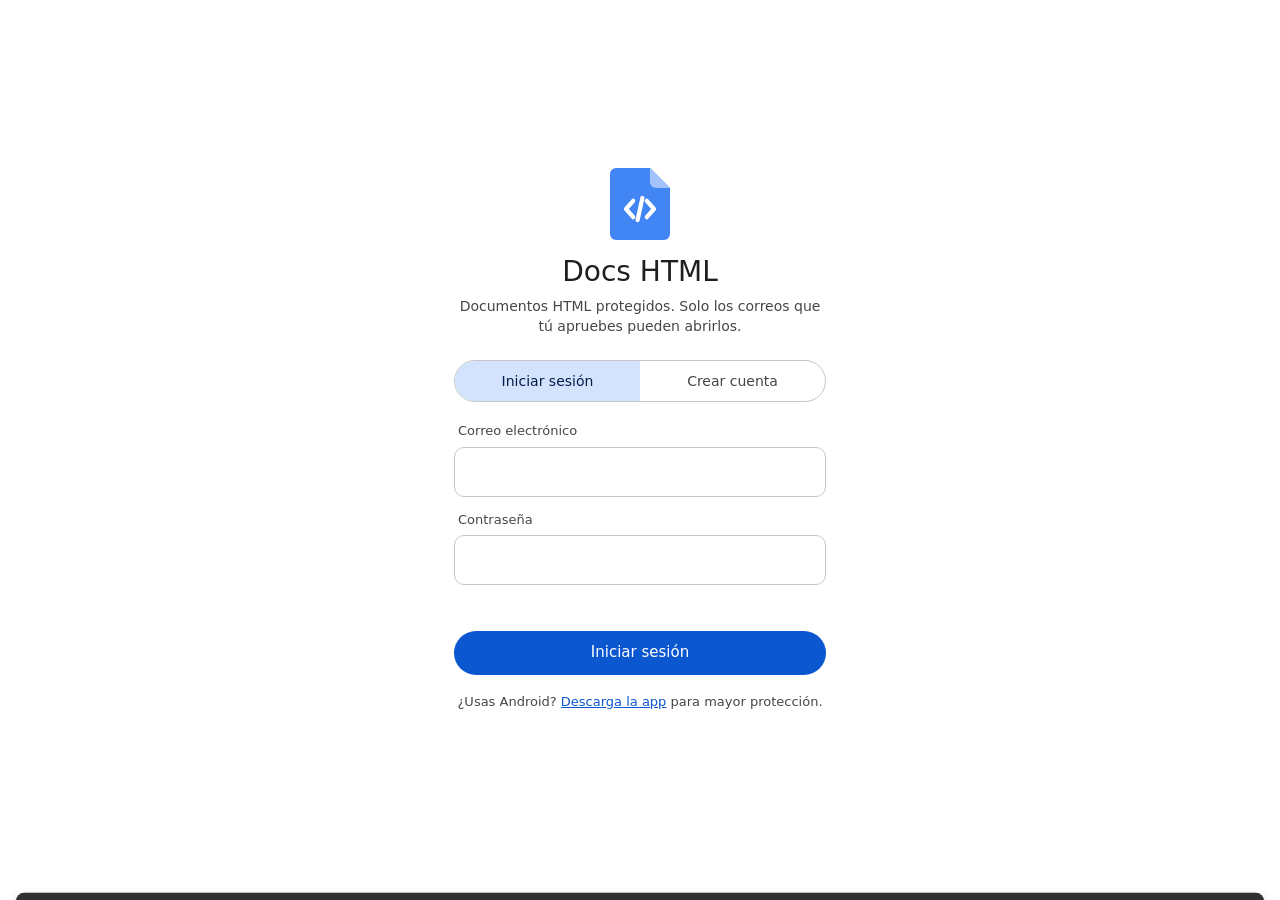
==== ver/index.html @ 52229cf7 "Ver documentos en el navegador (sin instalar la app): entrar, clave de acceso, marca de agua Co-Auth" ====
<!DOCTYPE html>
<html lang="es">
<head>
<meta charset="utf-8">
<meta name="viewport" content="width=device-width, initial-scale=1, maximum-scale=1, user-scalable=no, viewport-fit=cover">
<title>Docs HTML</title>
<link rel="icon" href="../icono.png">
<meta name="robots" content="noindex">
<link rel="stylesheet" href="app.css">
</head>
<body>
<div id="app">

  <!-- ============ Entrar ============ -->
  <section id="scr-login" class="screen">
    <div class="login-box">
      <div class="login-logo" id="login-logo"></div>
      <h1 class="login-title">Docs HTML</h1>
      <p class="login-sub">Documentos HTML protegidos. Solo los correos que tú apruebes pueden abrirlos.</p>
      <div class="login-note" id="login-note" hidden></div>
      <div class="seg">
        <button class="seg-btn active" data-tab="in">Iniciar sesión</button>
        <button class="seg-btn" data-tab="up">Crear cuenta</button>
      </div>
      <form id="login-form" autocomplete="on">
        <label class="field" id="f-name" hidden><span>Tu nombre</span><input id="in-name" type="text" autocomplete="name" maxlength="60"></label>
        <label class="field"><span>Correo electrónico</span><input id="in-email" type="email" autocomplete="email" inputmode="email" autocapitalize="off" spellcheck="false" required></label>
        <label class="field"><span>Contraseña</span><input id="in-pass" type="password" autocomplete="current-password" minlength="6" required></label>
        <p class="form-err" id="login-err"></p>
        <button class="btn-filled wide" id="login-go" type="submit">Iniciar sesión</button>
      </form>
      <p class="web-app-link" id="web-app-link" hidden>¿Usas Android? <a href="../DocsHTML.apk" download>Descarga la app</a> para mayor protección.</p>
    </div>
  </section>

  <!-- ============ Lista de documentos ============ -->
  <section id="scr-home" class="screen" hidden>
    <header class="home-top">
      <div class="searchbar">
        <button class="icon-btn" id="btn-menu" aria-label="Menú"></button>
        <input id="search" type="search" placeholder="Buscar en Docs HTML" autocomplete="off" spellcheck="false">
        <button class="avatar" id="btn-avatar" aria-label="Cuenta"></button>
      </div>
      <div class="chips" id="chips">
        <button class="chip active" data-f="all">Todos</button>
        <button class="chip" data-f="mine">Míos</button>
        <button class="chip" data-f="shared">Compartidos conmigo</button>
      </div>
    </header>
    <main class="home-main" id="home-main">
      <div class="ptr" id="ptr"><div class="ptr-spin"></div></div>
      <div class="req-banner" id="req-banner" hidden></div>
      <div class="list-head">
        <span id="list-title">Recientes</span>
        <button class="icon-btn small" id="btn-layout" aria-label="Cambiar vista"></button>
      </div>
      <div id="doc-list" class="doc-list"></div>
    </main>
    <button class="fab" id="fab-new" aria-label="Nuevo documento"></button>
  </section>

  <!-- ============ Documento ============ -->
  <section id="scr-doc" class="screen" hidden>
    <header class="doc-top" id="doc-top"></header>
    <div class="doc-body" id="doc-body"></div>
    <div class="fmt-bar" id="fmt-bar" hidden></div>
    <button class="fab fab-edit" id="fab-edit" aria-label="Editar" hidden></button>
  </section>

</div>
<div id="layers"></div>
<div class="snack" id="snack"></div>
<input type="file" id="pick-file" hidden>
<script src="config.js"></script>
<script src="app.js"></script>
</body>
</html>
---- ver/app.css ----
:root {
  --bg: #ffffff;
  --surface: #ffffff;
  --surface-2: #f0f4f9;
  --surface-3: #e9eef6;
  --on: #1f1f1f;
  --on-2: #444746;
  --on-3: #747775;
  --outline: #c4c7c5;
  --divider: #e3e3e3;
  --primary: #0b57d0;
  --on-primary: #ffffff;
  --primary-soft: #d3e3fd;
  --on-primary-soft: #041e49;
  --fab: #c2e7ff;
  --on-fab: #001d35;
  --chip-on: #c2e7ff;
  --danger: #b3261e;
  --scrim: rgba(0, 0, 0, .32);
  --sheet: #ffffff;
  --snack: #303030;
  --on-snack: #f2f2f2;
  --doc-blue: #4285f4;
  --paper-bg: #f0f2f5;
  --shadow: 0 1px 3px rgba(0,0,0,.18), 0 4px 8px 3px rgba(0,0,0,.08);
  color-scheme: light;
}
html.dark {
  --bg: #131314;
  --surface: #131314;
  --surface-2: #1e1f20;
  --surface-3: #282a2c;
  --on: #e3e3e3;
  --on-2: #c4c7c5;
  --on-3: #8e918f;
  --outline: #444746;
  --divider: #2d2f31;
  --primary: #a8c7fa;
  --on-primary: #062e6f;
  --primary-soft: #0842a0;
  --on-primary-soft: #d3e3fd;
  --fab: #004a77;
  --on-fab: #c2e7ff;
  --chip-on: #004a77;
  --danger: #f2b8b5;
  --scrim: rgba(0, 0, 0, .55);
  --sheet: #1e1f20;
  --snack: #e3e3e3;
  --on-snack: #1f1f1f;
  --paper-bg: #0e0e0f;
  --shadow: 0 1px 3px rgba(0,0,0,.5), 0 4px 8px 3px rgba(0,0,0,.3);
  color-scheme: dark;
}

* { box-sizing: border-box; -webkit-tap-highlight-color: transparent; }
html, body { margin: 0; height: 100%; background: var(--bg); color: var(--on); }
body {
  font-family: Roboto, "Google Sans", system-ui, -apple-system, "Segoe UI", Arial, sans-serif;
  font-size: 16px; line-height: 1.4; overflow: hidden;
  -webkit-user-select: none; user-select: none; -webkit-touch-callout: none;
}
input, textarea, select { font: inherit; color: inherit; -webkit-user-select: text; user-select: text; }
button { font: inherit; color: inherit; background: none; border: 0; padding: 0; cursor: pointer; }
svg.i { width: 24px; height: 24px; fill: currentColor; flex: none; display: block; }
[hidden] { display: none !important; }

#app { position: fixed; inset: 0; }
.screen { position: absolute; inset: 0; display: flex; flex-direction: column; background: var(--bg); }

/* ---------- botones ---------- */
.icon-btn { width: 48px; height: 48px; border-radius: 50%; display: grid; place-items: center; color: var(--on-2); flex: none; }
.icon-btn:active { background: var(--surface-3); }
.icon-btn.small { width: 40px; height: 40px; }
.icon-btn:disabled { opacity: .38; }
.btn-filled { background: var(--primary); color: var(--on-primary); border-radius: 100px; height: 44px; padding: 0 24px; font-weight: 500; font-size: 15px; }
.btn-filled:disabled { opacity: .5; }
.btn-tonal { background: var(--primary-soft); color: var(--on-primary-soft); border-radius: 100px; height: 40px; padding: 0 18px; font-weight: 500; font-size: 14px; }
.btn-text { color: var(--primary); border-radius: 100px; height: 40px; padding: 0 14px; font-weight: 500; font-size: 14px; }
.btn-text:active, .btn-tonal:active, .btn-filled:active { filter: brightness(.92); }
.btn-text.danger { color: var(--danger); }
.wide { width: 100%; }

/* ---------- entrar ---------- */
#scr-login { overflow-y: auto; }
.login-box { width: 100%; max-width: 420px; margin: auto; padding: 32px 24px 40px; }
.login-logo { width: 72px; height: 72px; margin: 0 auto 12px; }
.login-logo svg { width: 72px; height: 72px; }
.login-title { text-align: center; font-weight: 400; font-size: 28px; margin: 0 0 6px; }
.login-sub { text-align: center; color: var(--on-2); font-size: 14px; margin: 0 0 24px; }
.seg { display: flex; border: 1px solid var(--outline); border-radius: 100px; overflow: hidden; margin-bottom: 20px; }
.seg-btn { flex: 1; height: 40px; font-size: 14px; font-weight: 500; color: var(--on-2); }
.seg-btn.active { background: var(--primary-soft); color: var(--on-primary-soft); }
.field { display: block; margin-bottom: 14px; }
.field > span { display: block; font-size: 13px; color: var(--on-2); margin: 0 0 6px 4px; }
.field input, .field textarea, .field select, .inp {
  width: 100%; height: 50px; border: 1px solid var(--outline); border-radius: 10px; padding: 0 14px;
  background: transparent; outline: none; font-size: 16px;
}
.field textarea { height: 90px; padding: 12px 14px; resize: none; }
.field input:focus, .field textarea:focus, .inp:focus { border: 2px solid var(--primary); padding: 0 13px; }
.field textarea:focus { padding: 11px 13px; }
.form-err { color: var(--danger); font-size: 14px; min-height: 20px; margin: 0 4px 12px; }

/* ---------- lista ---------- */
.home-top { padding: 8px 12px 0; background: var(--bg); flex: none; }
.searchbar { display: flex; align-items: center; height: 56px; border-radius: 28px; background: var(--surface-2); padding: 0 6px 0 4px; }
.searchbar input { flex: 1; min-width: 0; height: 100%; border: 0; background: none; outline: none; font-size: 16px; padding: 0 4px; }
.searchbar input::placeholder { color: var(--on-2); }
.searchbar input::-webkit-search-cancel-button { -webkit-appearance: none; }
.avatar { width: 34px; height: 34px; border-radius: 50%; background: #7b1fa2; color: #fff; font-size: 15px; font-weight: 500; display: grid; place-items: center; margin: 0 4px; flex: none; }
.avatar.big { width: 64px; height: 64px; font-size: 28px; margin: 0 auto 10px; }
.chips { display: flex; gap: 8px; padding: 12px 2px 8px; overflow-x: auto; scrollbar-width: none; }
.chips::-webkit-scrollbar { display: none; }
.chip { height: 32px; padding: 0 14px; border-radius: 8px; border: 1px solid var(--outline); font-size: 14px; font-weight: 500; color: var(--on-2); white-space: nowrap; flex: none; }
.chip.active { background: var(--chip-on); border-color: transparent; color: var(--on); }

.home-main { flex: 1; overflow-y: auto; position: relative; padding-bottom: 110px; overscroll-behavior: contain; }
.list-head { display: flex; align-items: center; justify-content: space-between; padding: 6px 8px 2px 20px; color: var(--on-2); font-size: 14px; font-weight: 500; }
.doc-list { padding: 0 0 8px; }
.doc-row { display: flex; align-items: center; min-height: 72px; padding: 0 4px 0 16px; gap: 16px; }
.doc-row:active { background: var(--surface-2); }
.doc-ico { width: 40px; height: 40px; flex: none; display: grid; place-items: center; }
.doc-ico svg { width: 30px; height: 36px; }
.doc-txt { flex: 1; min-width: 0; }
.doc-name { font-size: 16px; white-space: nowrap; overflow: hidden; text-overflow: ellipsis; }
.doc-sub { font-size: 13px; color: var(--on-2); display: flex; align-items: center; gap: 4px; white-space: nowrap; overflow: hidden; }
.doc-sub span { overflow: hidden; text-overflow: ellipsis; }
.doc-sub svg.i { width: 16px; height: 16px; }
.doc-list.grid { display: grid; grid-template-columns: repeat(auto-fill, minmax(150px, 1fr)); gap: 12px; padding: 4px 16px 8px; }
.doc-list.grid .doc-row { flex-direction: column; align-items: stretch; padding: 0; gap: 0; border: 1px solid var(--divider); border-radius: 12px; overflow: hidden; min-height: 0; }
.doc-list.grid .doc-ico { width: auto; height: 120px; background: var(--surface-2); }
.doc-list.grid .doc-ico svg { width: 48px; height: 58px; }
.doc-list.grid .doc-meta { display: flex; align-items: center; padding: 4px 0 4px 12px; }
.doc-meta { display: contents; }
.empty { text-align: center; padding: 56px 32px; color: var(--on-2); }
.empty svg { width: 120px; height: 120px; margin-bottom: 12px; }
.empty h3 { font-weight: 400; color: var(--on); margin: 0 0 6px; font-size: 20px; }
.req-banner { margin: 6px 16px 4px; padding: 12px 14px; border-radius: 12px; background: var(--primary-soft); color: var(--on-primary-soft); display: flex; align-items: center; gap: 12px; font-size: 14px; }
.req-banner b { font-weight: 500; }
.ptr { height: 0; overflow: hidden; display: grid; place-items: center; transition: height .2s; }
.ptr-spin { width: 28px; height: 28px; border-radius: 50%; border: 3px solid var(--primary); border-top-color: transparent; }
.ptr.loading .ptr-spin, .spinner { animation: spin .8s linear infinite; }
@keyframes spin { to { transform: rotate(360deg); } }
.spinner { width: 36px; height: 36px; border-radius: 50%; border: 4px solid var(--primary); border-top-color: transparent; margin: 40px auto; }

.fab { position: absolute; right: 16px; bottom: 16px; width: 56px; height: 56px; border-radius: 16px; background: var(--fab); color: var(--on-fab); display: grid; place-items: center; box-shadow: var(--shadow); z-index: 5; }
.fab:active { filter: brightness(.93); }
.fab svg.i { width: 26px; height: 26px; }

/* ---------- documento ---------- */
.doc-top { height: 56px; display: flex; align-items: center; padding: 0 4px; gap: 0; background: var(--bg); flex: none; border-bottom: 1px solid transparent; }
.doc-top.editing { border-bottom-color: var(--divider); }
.doc-title { flex: 1; min-width: 0; font-size: 18px; white-space: nowrap; overflow: hidden; text-overflow: ellipsis; padding: 0 4px; }
.doc-title small { display: block; font-size: 12px; color: var(--on-2); }
.save-state { font-size: 12px; color: var(--on-2); padding: 0 6px; white-space: nowrap; flex: 1; min-width: 0; overflow: hidden; text-overflow: ellipsis; }
.doc-body { flex: 1; position: relative; background: var(--paper-bg); overflow: hidden; }
.doc-body iframe { position: absolute; inset: 0; width: 100%; height: 100%; border: 0; background: #fff; display: block; }
.doc-body textarea.code {
  position: absolute; inset: 0; width: 100%; height: 100%; border: 0; outline: none; resize: none;
  background: #1e1e1e; color: #d4d4d4; font: 13px/1.5 "Roboto Mono", "Droid Sans Mono", monospace; padding: 12px 12px 80px;
  white-space: pre-wrap; word-break: break-all; tab-size: 2;
}
.ro-chip { position: absolute; left: 50%; top: 10px; transform: translateX(-50%); background: rgba(32,33,36,.86); color: #fff; font-size: 12px; border-radius: 100px; padding: 5px 12px 5px 8px; display: flex; align-items: center; gap: 4px; z-index: 3; pointer-events: none; transition: opacity .6s; }
.ro-chip svg.i { width: 16px; height: 16px; }
.code-tabs { position: absolute; right: 12px; bottom: 12px; z-index: 4; display: flex; gap: 8px; }
.code-tabs button { background: var(--fab); color: var(--on-fab); border-radius: 100px; height: 40px; padding: 0 16px; font-size: 14px; font-weight: 500; box-shadow: var(--shadow); display: flex; align-items: center; gap: 6px; }
.code-tabs svg.i { width: 18px; height: 18px; }

.fmt-bar { flex: none; display: flex; align-items: center; gap: 2px; overflow-x: auto; padding: 4px 6px; background: var(--surface-2); border-top: 1px solid var(--divider); scrollbar-width: none; }
.fmt-bar::-webkit-scrollbar { display: none; }
.fmt-bar .icon-btn { width: 42px; height: 42px; border-radius: 10px; color: var(--on); }
.fmt-bar .icon-btn.on { background: var(--primary-soft); color: var(--on-primary-soft); }
.fmt-bar .sep { width: 1px; height: 24px; background: var(--outline); margin: 0 4px; flex: none; }
.fmt-style { height: 36px; padding: 0 8px 0 12px; border-radius: 8px; border: 1px solid var(--outline); display: flex; align-items: center; gap: 2px; font-size: 14px; white-space: nowrap; flex: none; margin-right: 4px; color: var(--on); }
.fmt-style svg.i { width: 20px; height: 20px; }

/* ---------- capas: hojas, diálogos, aviso ---------- */
.layer { position: fixed; inset: 0; z-index: 50; display: flex; flex-direction: column; justify-content: flex-end; }
.scrim { position: absolute; inset: 0; background: var(--scrim); animation: fade .18s ease-out; }
@keyframes fade { from { opacity: 0; } }
.sheet { position: relative; background: var(--sheet); border-radius: 28px 28px 0 0; padding: 8px 0 12px; max-height: 88%; overflow-y: auto; animation: up .22s cubic-bezier(.2,.8,.2,1); }
@keyframes up { from { transform: translateY(100%); } }
.sheet-handle { width: 32px; height: 4px; border-radius: 2px; background: var(--outline); margin: 6px auto 10px; }
.sheet-title { padding: 4px 24px 10px; font-size: 16px; font-weight: 500; display: flex; align-items: center; gap: 14px; }
.sheet-title .doc-ico { width: 28px; height: 28px; }
.sheet-title .doc-ico svg { width: 22px; height: 26px; }
.sheet-title span { overflow: hidden; text-overflow: ellipsis; white-space: nowrap; }
.sheet-sub { padding: 0 24px 10px; font-size: 13px; color: var(--on-2); margin-top: -6px; }
.sheet-item { display: flex; align-items: center; gap: 20px; width: 100%; min-height: 52px; padding: 0 24px; text-align: left; font-size: 16px; }
.sheet-item:active { background: var(--surface-3); }
.sheet-item svg.i { color: var(--on-2); }
.sheet-item.danger, .sheet-item.danger svg.i { color: var(--danger); }
.sheet-item small { display: block; font-size: 13px; color: var(--on-2); }
.sheet-div { height: 1px; background: var(--divider); margin: 6px 0; }
.sheet-body { padding: 0 24px 8px; }

.layer.center { justify-content: center; align-items: center; padding: 24px; }
.dialog { position: relative; background: var(--sheet); border-radius: 28px; padding: 24px 24px 16px; width: 100%; max-width: 400px; max-height: 90%; overflow-y: auto; animation: pop .18s ease-out; }
@keyframes pop { from { transform: scale(.94); opacity: 0; } }
.dialog h2 { margin: 0 0 14px; font-size: 22px; font-weight: 400; }
.dialog p { margin: 0 0 14px; color: var(--on-2); font-size: 14px; }
.dialog-actions { display: flex; justify-content: flex-end; gap: 6px; margin-top: 10px; flex-wrap: wrap; }
.progress { height: 6px; border-radius: 3px; background: var(--surface-3); overflow: hidden; margin: 10px 0 6px; }
.progress div { height: 100%; width: 0; background: var(--primary); transition: width .2s; }

.full { position: fixed; inset: 0; z-index: 40; background: var(--bg); display: flex; flex-direction: column; animation: slidein .2s ease-out; }
@keyframes slidein { from { transform: translateX(30px); opacity: 0; } }
.full-top { height: 56px; display: flex; align-items: center; padding: 0 4px; gap: 4px; flex: none; }
.full-top h2 { flex: 1; font-size: 20px; font-weight: 400; margin: 0; white-space: nowrap; overflow: hidden; text-overflow: ellipsis; }
.full-body { flex: 1; overflow-y: auto; padding: 0 0 32px; }

.share-add { display: flex; gap: 8px; padding: 4px 20px 0; align-items: center; }
.share-add .inp { flex: 1; min-width: 0; height: 48px; }
.share-add select.inp { flex: none; width: 112px; padding: 0 8px; }
.sec-title { padding: 18px 20px 6px; font-size: 14px; font-weight: 500; color: var(--on-2); }
.person { display: flex; align-items: center; gap: 14px; padding: 8px 12px 8px 20px; min-height: 60px; }
.person .avatar { margin: 0; width: 36px; height: 36px; }
.person-txt { flex: 1; min-width: 0; }
.person-txt div { white-space: nowrap; overflow: hidden; text-overflow: ellipsis; font-size: 15px; }
.person-txt small { display: block; color: var(--on-2); font-size: 13px; white-space: nowrap; overflow: hidden; text-overflow: ellipsis; }
.role-btn { display: flex; align-items: center; gap: 2px; color: var(--on-2); font-size: 14px; padding: 8px 4px 8px 10px; border-radius: 8px; flex: none; }
.role-btn svg.i { width: 20px; height: 20px; }
.role-btn:active { background: var(--surface-3); }
.req-card { margin: 6px 16px; border: 1px solid var(--divider); border-radius: 16px; padding: 12px 12px 8px 16px; }
.req-card .person { padding: 0; min-height: 0; }
.req-msg { font-size: 14px; color: var(--on-2); margin: 8px 0 0; font-style: italic; overflow-wrap: anywhere; }
.req-actions { display: flex; justify-content: flex-end; flex-wrap: wrap; gap: 4px; margin-top: 6px; }
.code-box { margin: 8px 20px 0; border-radius: 16px; background: var(--surface-2); padding: 14px 16px; display: flex; align-items: center; gap: 10px; }
.code-box .code-txt { flex: 1; font: 500 22px/1.2 "Roboto Mono", monospace; letter-spacing: 3px; }
.code-box small { display: block; font: 13px Roboto, sans-serif; letter-spacing: 0; color: var(--on-2); margin-bottom: 2px; }
.note { margin: 14px 20px 0; padding: 12px 14px; border-radius: 12px; background: var(--surface-2); color: var(--on-2); font-size: 13px; display: flex; gap: 10px; }
.note svg.i { color: var(--primary); width: 20px; height: 20px; }
.info-row { padding: 10px 24px; }
.info-row small { display: block; color: var(--on-2); font-size: 13px; }
.info-row div { font-size: 15px; overflow-wrap: anywhere; }

.palette { display: grid; grid-template-columns: repeat(8, 1fr); gap: 10px; padding: 4px 24px 12px; }
.swatch { aspect-ratio: 1; border-radius: 50%; border: 1px solid var(--outline); }
.style-opt { display: block; width: 100%; text-align: left; padding: 10px 24px; }
.style-opt:active { background: var(--surface-3); }

.access-page { padding: 40px 28px; text-align: center; }
.access-page svg.big { width: 96px; height: 96px; color: var(--primary); margin-bottom: 12px; }
.access-page h2 { font-weight: 400; font-size: 24px; margin: 0 0 8px; }
.access-page p { color: var(--on-2); font-size: 14px; margin: 0 0 18px; }

.snack { position: fixed; left: 16px; right: 16px; bottom: 24px; z-index: 90; background: var(--snack); color: var(--on-snack); border-radius: 8px; padding: 14px 16px; font-size: 14px; box-shadow: var(--shadow); transform: translateY(160%); transition: transform .25s; pointer-events: none; }
.snack.show { transform: none; }

.drawer { position: absolute; left: 0; top: 0; bottom: 0; width: min(84%, 330px); background: var(--sheet); border-radius: 0 16px 16px 0; padding: 12px 12px; overflow-y: auto; animation: drawer .22s ease-out; }
@keyframes drawer { from { transform: translateX(-100%); } }
.drawer-head { display: flex; align-items: center; gap: 12px; padding: 16px 16px 18px; font-size: 22px; }
.drawer-head svg { width: 30px; height: 36px; }
.drawer-item { display: flex; align-items: center; gap: 14px; width: 100%; height: 56px; padding: 0 16px; border-radius: 28px; font-size: 15px; font-weight: 500; color: var(--on-2); text-align: left; }
.drawer-item:active, .drawer-item.active { background: var(--primary-soft); color: var(--on-primary-soft); }
.drawer-item .badge { margin-left: auto; background: var(--primary); color: var(--on-primary); border-radius: 100px; font-size: 12px; padding: 1px 8px; }
.drawer-foot { color: var(--on-3); font-size: 12px; padding: 20px 16px; }
.code-box .link-txt { min-width: 0; font: 14px/1.35 Roboto, sans-serif; letter-spacing: 0; }
.code-box .link-txt span { display: block; color: var(--primary); overflow-wrap: anywhere; -webkit-user-select: text; user-select: text; }
.key-box { text-align: left; background: var(--surface-2); border-radius: 20px; padding: 16px; margin: 6px 0 4px; }
.key-title { display: flex; align-items: center; gap: 8px; font-weight: 500; margin-bottom: 10px; }
.key-title svg.i { color: var(--primary); }
.key-inp { text-align: center; font: 500 24px/1 "Roboto Mono", monospace !important; letter-spacing: 6px; text-transform: uppercase; height: 56px !important; background: var(--bg) !important; }
.key-box .form-err { margin: 8px 4px 8px; min-height: 0; }
.or-sep { display: flex; align-items: center; gap: 12px; color: var(--on-3); font-size: 13px; margin: 18px 0 14px; }
.or-sep::before, .or-sep::after { content: ""; flex: 1; height: 1px; background: var(--divider); }
.key-row { display: flex; align-items: center; gap: 12px; padding: 8px 8px 8px 20px; }
.key-row.spent { opacity: .55; }
.key-code { font: 500 16px "Roboto Mono", monospace; letter-spacing: 2px; background: var(--surface-2); border-radius: 8px; padding: 8px 10px; flex: none; }
.key-big { font: 500 38px/1.1 "Roboto Mono", monospace; letter-spacing: 8px; padding: 18px 0 10px; color: var(--primary); }
.login-note { display: flex; gap: 10px; align-items: flex-start; background: var(--primary-soft); color: var(--on-primary-soft); border-radius: 16px; padding: 12px 14px; font-size: 14px; margin: -8px 0 18px; }
.login-note svg.i { width: 20px; height: 20px; }
.web-app-link { text-align: center; font-size: 13px; color: var(--on-2); margin-top: 18px; }
.web-app-link a { color: var(--primary); }
.watermark { position: absolute; inset: 0; z-index: 2; pointer-events: none; background-repeat: repeat; }
@media print { html, body { display: none !important; } }
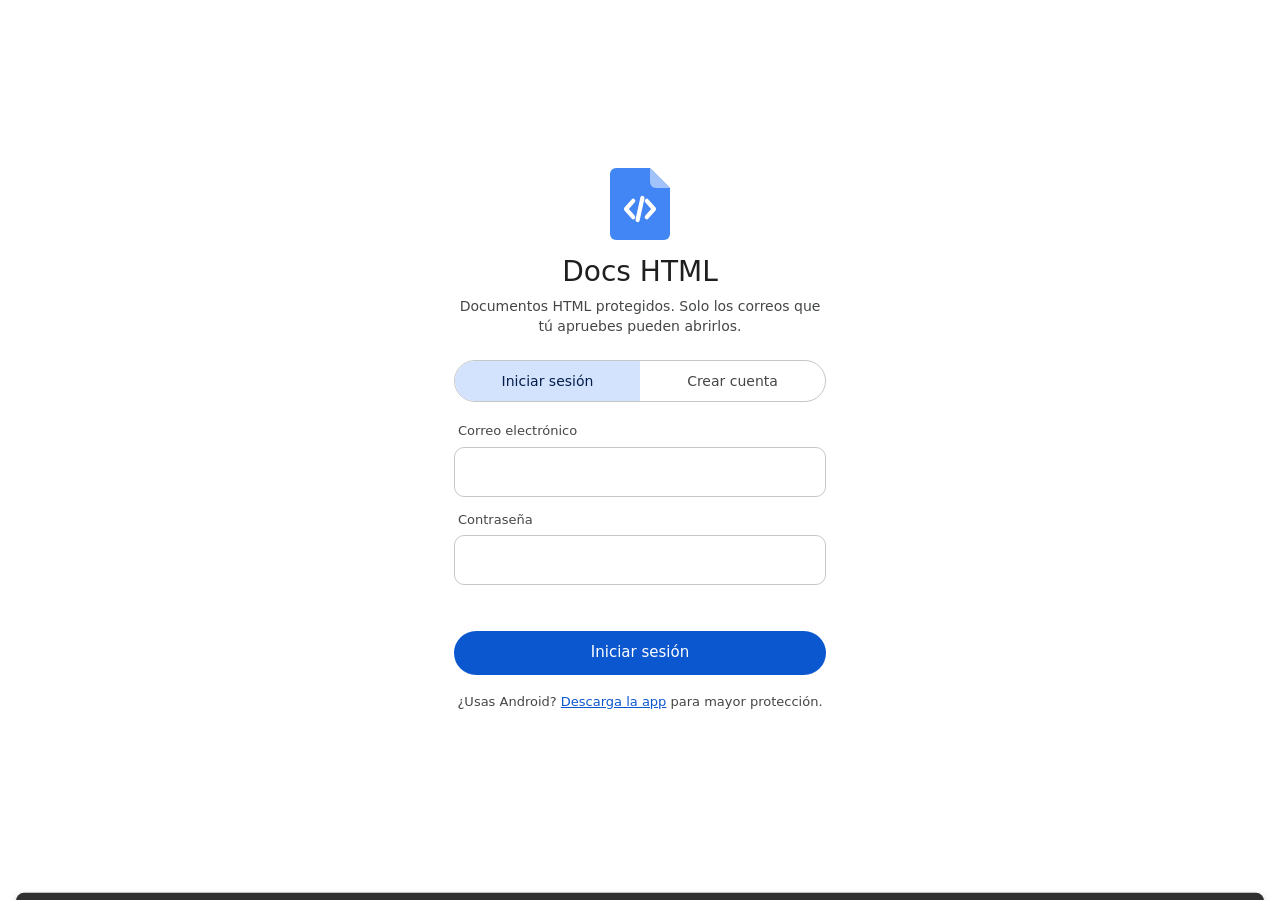
==== commit 0e18b8a8: "Forzar que los teléfonos carguen la versión nueva (sin marca de agua) Co-Authored-By: Claude Opus 5." ====
--- a/ver/index.html
+++ b/ver/index.html
@@ -6,7 +6,7 @@
 <title>Docs HTML</title>
 <link rel="icon" href="../icono.png">
 <meta name="robots" content="noindex">
-<link rel="stylesheet" href="app.css">
+<link rel="stylesheet" href="app.css?v=1793585591">
 </head>
 <body>
 <div id="app">
@@ -71,7 +71,7 @@
 <div id="layers"></div>
 <div class="snack" id="snack"></div>
 <input type="file" id="pick-file" hidden>
-<script src="config.js"></script>
-<script src="app.js"></script>
+<script src="config.js?v=1793585591"></script>
+<script src="app.js?v=1793585591"></script>
 </body>
 </html>
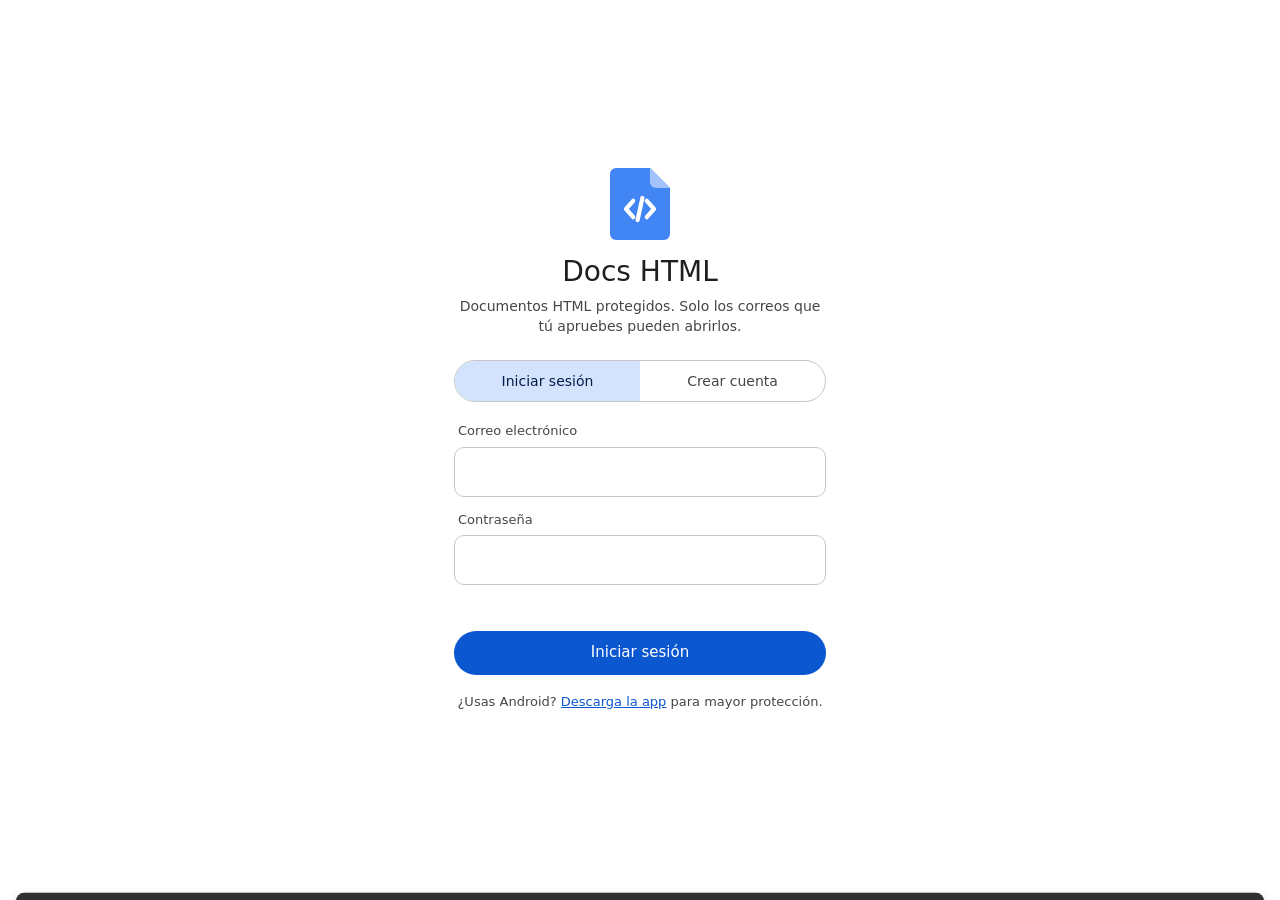
==== commit e70d1e26: "Documentos HTML de hasta 40 MB Co-Authored-By: Claude Opus 5.5 <noreply@anthropic.com> Claude-Sessio" ====
--- a/ver/index.html
+++ b/ver/index.html
@@ -6,7 +6,7 @@
 <title>Docs HTML</title>
 <link rel="icon" href="../icono.png">
 <meta name="robots" content="noindex">
-<link rel="stylesheet" href="app.css?v=1793585591">
+<link rel="stylesheet" href="app.css?v=1793593861">
 </head>
 <body>
 <div id="app">
@@ -71,7 +71,7 @@
 <div id="layers"></div>
 <div class="snack" id="snack"></div>
 <input type="file" id="pick-file" hidden>
-<script src="config.js?v=1793585591"></script>
-<script src="app.js?v=1793585591"></script>
+<script src="config.js?v=1793593861"></script>
+<script src="app.js?v=1793593861"></script>
 </body>
 </html>
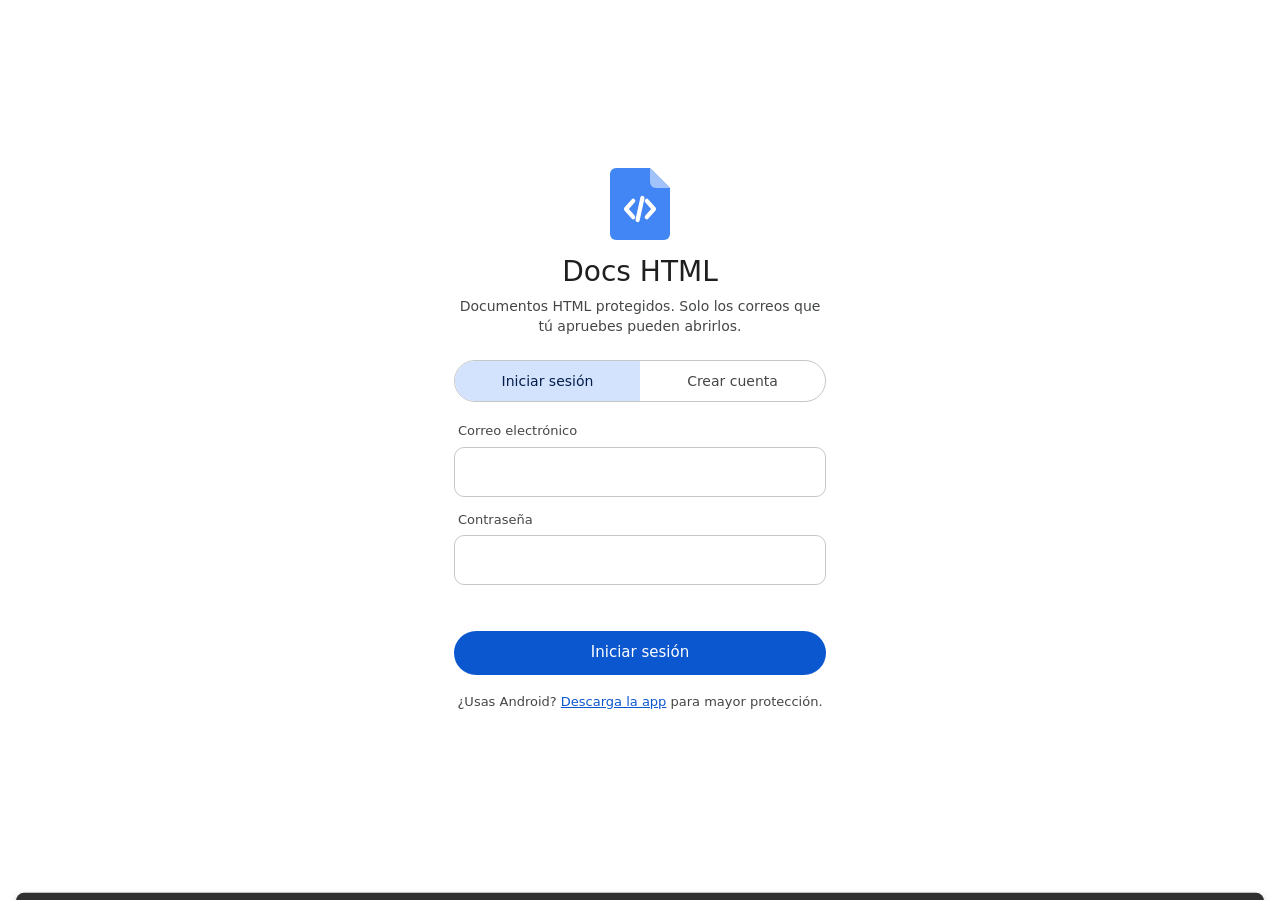
==== commit ade95b7c: "Deslizar más fluido Co-Authored-By: Claude Opus 5.5 <noreply@anthropic.com> Claude-Session: https://" ====
--- a/ver/index.html
+++ b/ver/index.html
@@ -6,7 +6,7 @@
 <title>Docs HTML</title>
 <link rel="icon" href="../icono.png">
 <meta name="robots" content="noindex">
-<link rel="stylesheet" href="app.css?v=1793593861">
+<link rel="stylesheet" href="app.css?v=1793594431">
 </head>
 <body>
 <div id="app">
@@ -71,7 +71,7 @@
 <div id="layers"></div>
 <div class="snack" id="snack"></div>
 <input type="file" id="pick-file" hidden>
-<script src="config.js?v=1793593861"></script>
-<script src="app.js?v=1793593861"></script>
+<script src="config.js?v=1793594431"></script>
+<script src="app.js?v=1793594431"></script>
 </body>
 </html>
--- a/ver/app.css
+++ b/ver/app.css
@@ -274,3 +274,5 @@
 .web-app-link a { color: var(--primary); }
 .watermark { position: absolute; inset: 0; z-index: 2; pointer-events: none; background-repeat: repeat; }
 @media print { html, body { display: none !important; } }
+.doc-body iframe.dark { filter: invert(1) hue-rotate(180deg); }
+.doc-body iframe { will-change: transform; transform: translateZ(0); overscroll-behavior: contain; }
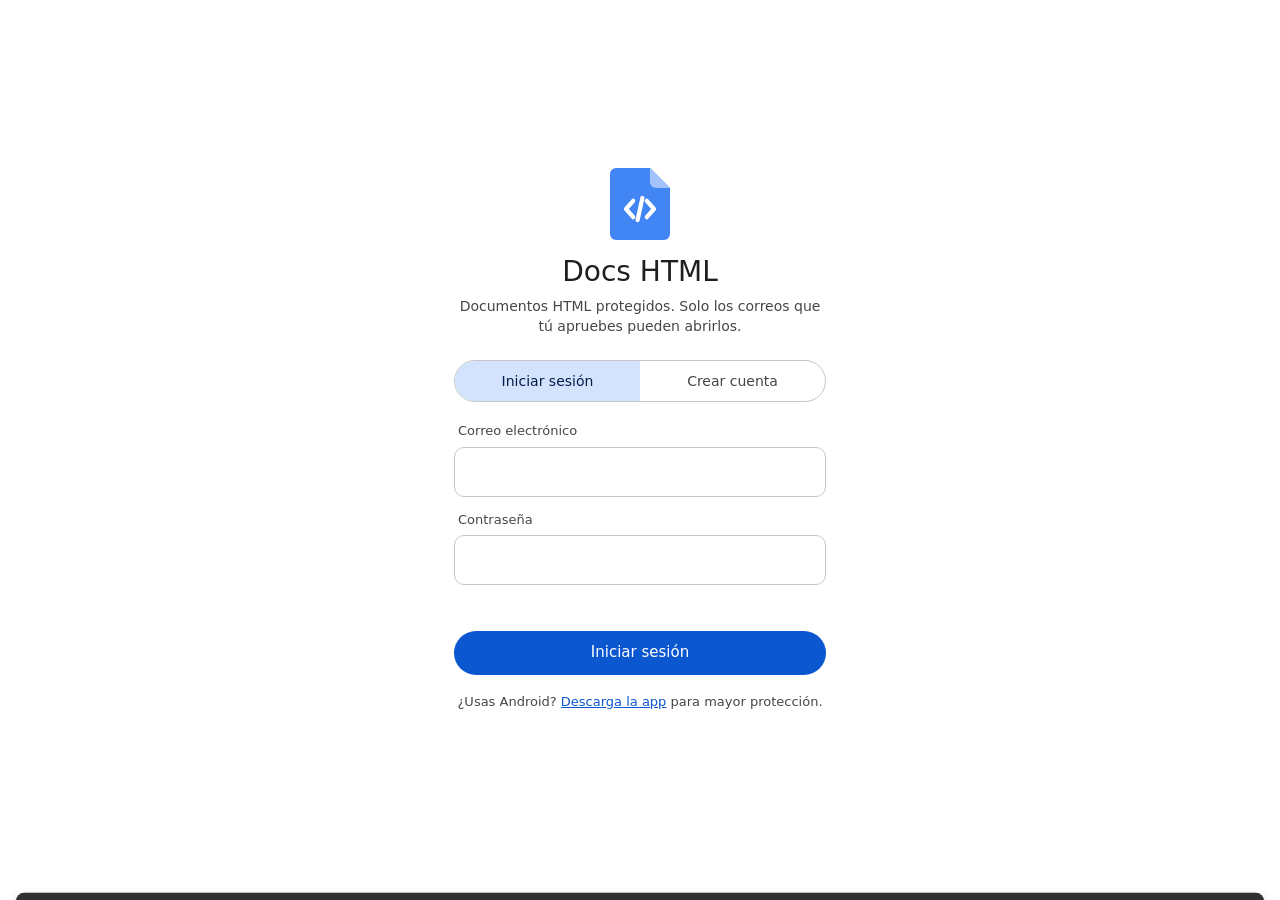
==== commit 9cfbb041: "Colores originales por defecto y enlaces azules Co-Authored-By: Claude Opus 5.5 <noreply@anthropic.c" ====
--- a/ver/index.html
+++ b/ver/index.html
@@ -6,7 +6,7 @@
 <title>Docs HTML</title>
 <link rel="icon" href="../icono.png">
 <meta name="robots" content="noindex">
-<link rel="stylesheet" href="app.css?v=1793594431">
+<link rel="stylesheet" href="app.css?v=1793620587">
 </head>
 <body>
 <div id="app">
@@ -71,7 +71,7 @@
 <div id="layers"></div>
 <div class="snack" id="snack"></div>
 <input type="file" id="pick-file" hidden>
-<script src="config.js?v=1793594431"></script>
-<script src="app.js?v=1793594431"></script>
+<script src="config.js?v=1793620587"></script>
+<script src="app.js?v=1793620587"></script>
 </body>
 </html>
